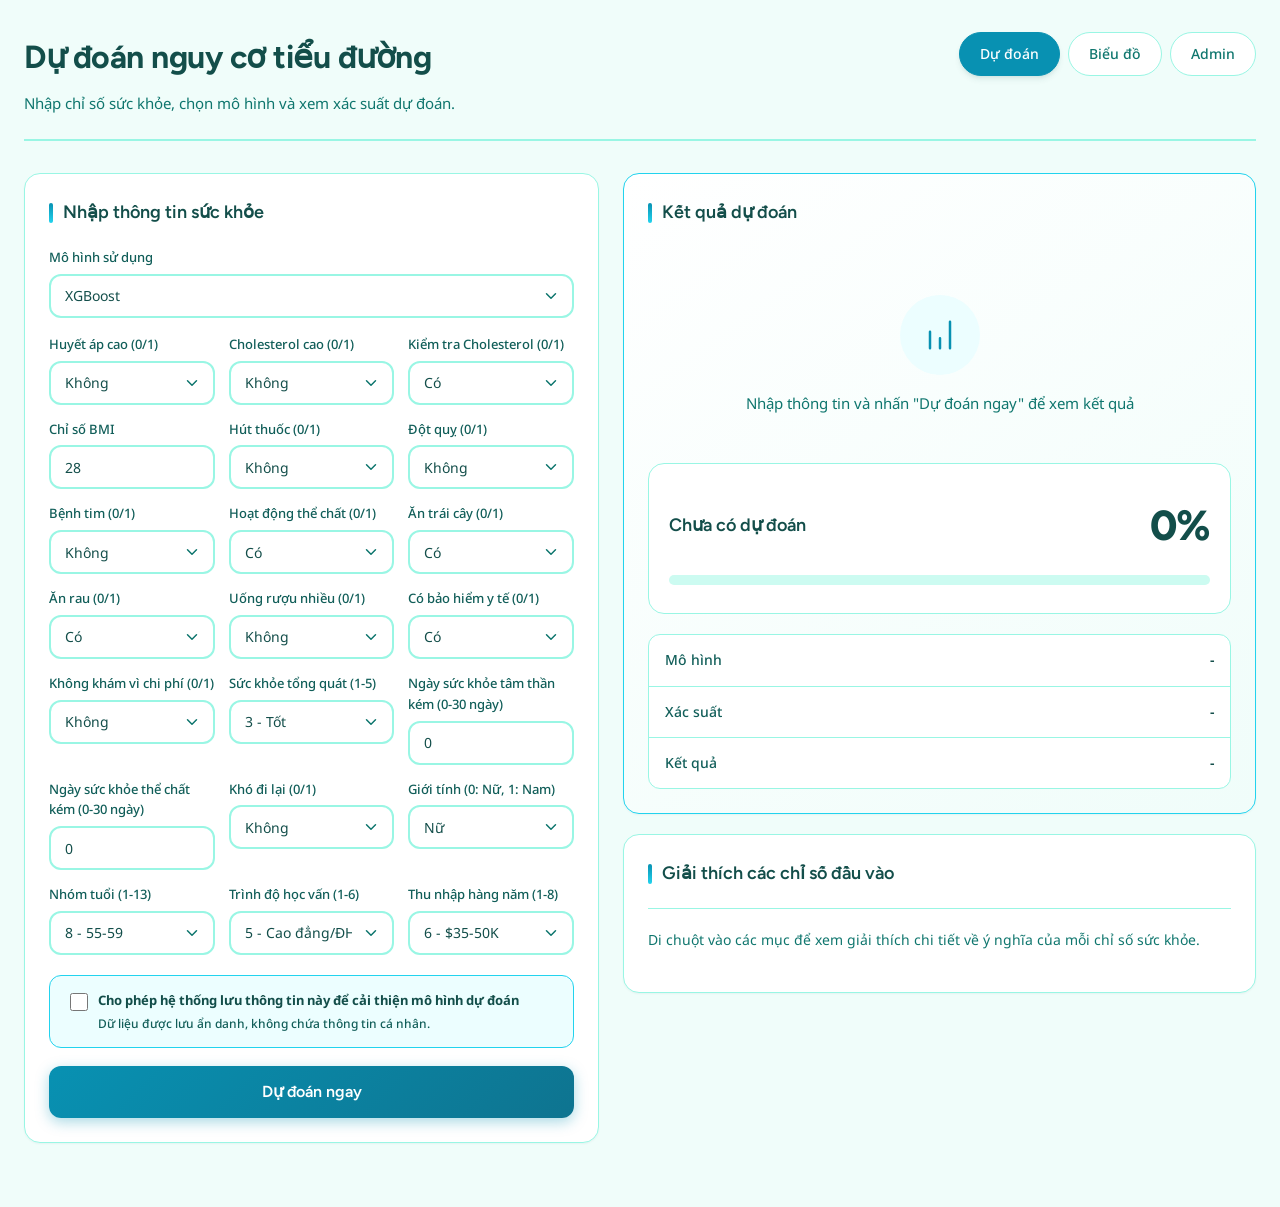
==== frontend/index.html @ c742b0fd "init clean project" ====
<!doctype html>
<html lang="vi">
  <head>
    <meta charset="UTF-8" />
    <meta name="viewport" content="width=device-width, initial-scale=1.0" />
    <title>Dự đoán nguy cơ tiểu đường</title>
    <link rel="stylesheet" href="styles.css" />
  </head>
  <body>
    <main class="app-shell">
      <header class="app-header">
        <div>
          <h1>Dự đoán nguy cơ tiểu đường</h1>
          <p>Nhập chỉ số sức khỏe, chọn mô hình và xem xác suất dự đoán.</p>
        </div>
        <nav class="page-nav">
          <a href="index.html" class="nav-link active">Dự đoán</a>
          <a href="charts.html" class="nav-link">Biểu đồ</a>
          <a href="admin.html" class="nav-link">Admin</a>
        </nav>
      </header>

      <section class="main-workspace">
        <form id="predictionForm" class="panel form-panel">
          <div class="section-title">
            <h2>Nhập thông tin sức khỏe</h2>
          </div>

          <label class="full-row">
            Mô hình sử dụng
            <select name="model" id="modelSelect">
              <option value="xgboost">XGBoost</option>
              <option value="random_forest">Rừng ngẫu nhiên</option>
              <option value="logistic_regression">Hồi quy logistic</option>
            </select>
          </label>

          <div id="featureFields" class="feature-grid"></div>

          <label class="consent-box">
            <input type="checkbox" name="allow_save" />
            <span>
              <strong>Cho phép hệ thống lưu thông tin này để cải thiện mô hình dự đoán</strong>
              <small>Dữ liệu được lưu ẩn danh, không chứa thông tin cá nhân.</small>
            </span>
          </label>

          <button type="submit" class="primary-button">Dự đoán ngay</button>
          <p id="formError" class="error-message" hidden></p>
        </form>

        <div class="results-column">
          <section class="panel result-panel">
            <div class="section-title">
              <h2>Kết quả dự đoán</h2>
            </div>

            <div id="resultEmpty" class="empty-state">
              <div class="empty-icon">
                <svg xmlns="http://www.w3.org/2000/svg" viewBox="0 0 24 24" fill="none" stroke="currentColor" stroke-width="1.5" stroke-linecap="round" stroke-linejoin="round"><path d="M12 20v-6M6 20V10M18 20V4"/></svg>
              </div>
              <p>Nhập thông tin và nhấn "Dự đoán ngay" để xem kết quả</p>
            </div>

            <div id="resultContent" class="result-content" hidden>
              <div class="result-main">
                <div class="result-risk" id="resultRisk">
                  <span id="predictionLabel">Chưa có dự đoán</span>
                  <strong id="probabilityText">0%</strong>
                </div>

                <div class="probability-track">
                  <div id="probabilityBar" class="probability-bar"></div>
                </div>
              </div>

              <div class="result-info">
                <div class="info-row">
                  <span class="info-label">Mô hình</span>
                  <span class="info-value" id="selectedModelText">-</span>
                </div>
                <div class="info-row">
                  <span class="info-label">Xác suất</span>
                  <span class="info-value" id="probabilityValue">-</span>
                </div>
                <div class="info-row">
                  <span class="info-label">Kết quả</span>
                  <span class="info-value" id="labelValue">-</span>
                </div>
              </div>
            </div>
          </section>

          <section class="panel metrics-panel">
            <div class="section-title">
              <h2>Giải thích các chỉ số đầu vào</h2>
            </div>

            <div class="feature-explanation">
              <p class="feature-intro">Di chuột vào các mục để xem giải thích chi tiết về ý nghĩa của mỗi chỉ số sức khỏe.</p>
              <div class="feature-cards" id="featureCards"></div>
            </div>
          </section>
        </div>
      </section>
    </main>

    <script src="app.js"></script>
  </body>
</html>
---- frontend/styles.css ----
/* ========================================
   Diabetes Mining - Healthcare Design System
   Colors: Medical Teal + Health Green
   Font: Figtree + Noto Sans
   ======================================== */

@import url('https://fonts.googleapis.com/css2?family=Figtree:wght@300;400;500;600;700&family=Noto+Sans:wght@300;400;500;700&display=swap');

:root {
  color-scheme: light;
  
  /* Medical Teal Palette */
  --primary: #0891B2;
  --primary-dark: #0E7490;
  --primary-light: #22D3EE;
  --primary-bg: #ECFEFF;
  
  /* Health Green Palette */
  --success: #22C55E;
  --success-dark: #16A34A;
  --success-bg: #F0FDF4;
  
  /* Alert Colors */
  --danger: #DC2626;
  --danger-bg: #FEF2F2;
  --warning: #F59E0B;
  --warning-bg: #FFFBEB;
  --info: #0891B2;
  --info-bg: #ECFEFF;
  
  /* Backgrounds & Surfaces */
  --bg: #F0FDFA;
  --bg-alt: #CCFBF1;
  --panel: #FFFFFF;
  --panel-elevated: #FFFFFF;
  
  /* Text */
  --text: #134E4A;
  --text-secondary: #0F766E;
  --muted: #5EEAD4;
  --muted-dark: #115E59;
  
  /* Borders */
  --border: #99F6E4;
  --border-dark: #5EEAD4;
  
  /* Shadows */
  --shadow-sm: 0 1px 2px rgba(19, 78, 74, 0.05);
  --shadow: 0 4px 6px -1px rgba(19, 78, 74, 0.1), 0 2px 4px -2px rgba(19, 78, 74, 0.1);
  --shadow-lg: 0 10px 15px -3px rgba(19, 78, 74, 0.1), 0 4px 6px -4px rgba(19, 78, 74, 0.1);
  
  /* Typography */
  --font-heading: 'Figtree', sans-serif;
  --font-body: 'Noto Sans', sans-serif;
  
  /* Spacing */
  --radius-sm: 6px;
  --radius: 12px;
  --radius-lg: 16px;
  --radius-full: 9999px;
  
  /* Transitions */
  --transition-fast: 150ms ease;
  --transition: 200ms ease;
  --transition-slow: 300ms ease;
}

* {
  box-sizing: border-box;
}

body {
  margin: 0;
  font-family: var(--font-body);
  background: var(--bg);
  color: var(--text);
  line-height: 1.6;
  -webkit-font-smoothing: antialiased;
  -moz-osx-font-smoothing: grayscale;
}

/* ========================================
   Layout - App Shell
   ======================================== */

.app-shell {
  width: min(1400px, calc(100% - 48px));
  margin: 0 auto;
  padding: 32px 0 64px;
}

/* ========================================
   Header
   ======================================== */

.app-header {
  display: flex;
  justify-content: space-between;
  align-items: flex-start;
  gap: 24px;
  margin-bottom: 32px;
  padding-bottom: 24px;
  border-bottom: 2px solid var(--border);
}

.app-header h1 {
  margin: 0 0 8px;
  font-family: var(--font-heading);
  font-size: 32px;
  font-weight: 700;
  color: var(--text);
  letter-spacing: -0.5px;
}

.app-header p {
  margin: 0;
  color: var(--text-secondary);
  font-size: 15px;
}

/* API Status Badge */
.api-status {
  display: inline-flex;
  align-items: center;
  gap: 8px;
  padding: 10px 16px;
  background: var(--panel);
  border: 1px solid var(--border);
  border-radius: var(--radius-full);
  font-size: 13px;
  font-weight: 500;
  color: var(--muted-dark);
  white-space: nowrap;
  transition: var(--transition);
}

.api-status::before {
  content: '';
  width: 8px;
  height: 8px;
  border-radius: 50%;
  background: var(--muted);
  transition: var(--transition);
}

.api-status.ok {
  color: var(--success-dark);
}

.api-status.ok::before {
  background: var(--success);
  box-shadow: 0 0 0 3px rgba(34, 197, 94, 0.2);
}

.api-status.error {
  color: var(--danger);
}

.api-status.error::before {
  background: var(--danger);
}

/* Navigation */
.page-nav {
  display: flex;
  gap: 8px;
}

.nav-link {
  display: inline-flex;
  align-items: center;
  gap: 6px;
  padding: 10px 20px;
  border-radius: var(--radius-full);
  text-decoration: none;
  font-size: 14px;
  font-weight: 500;
  color: var(--text-secondary);
  background: var(--panel);
  border: 1px solid var(--border);
  transition: var(--transition);
  cursor: pointer;
}

.nav-link:hover {
  border-color: var(--primary);
  color: var(--primary);
  box-shadow: var(--shadow-sm);
}

.nav-link.active {
  background: var(--primary);
  color: white;
  border-color: var(--primary);
  box-shadow: var(--shadow);
}

.nav-link.active:hover {
  background: var(--primary-dark);
}

/* ========================================
   Main Workspace Layout
   ======================================== */

.main-workspace {
  display: grid;
  grid-template-columns: minmax(0, 1fr) minmax(400px, 1.1fr);
  gap: 24px;
  align-items: start;
}

.results-column {
  display: flex;
  flex-direction: column;
  gap: 20px;
}

/* ========================================
   Panel Component
   ======================================== */

.panel {
  background: var(--panel);
  border: 1px solid var(--border);
  border-radius: var(--radius-lg);
  padding: 24px;
  box-shadow: var(--shadow-sm);
  transition: var(--transition);
}

.panel:hover {
  box-shadow: var(--shadow);
}

.section-title {
  margin-bottom: 20px;
}

.section-title h2 {
  margin: 0;
  font-family: var(--font-heading);
  font-size: 18px;
  font-weight: 600;
  color: var(--text);
  display: flex;
  align-items: center;
  gap: 10px;
}

.section-title h2::before {
  content: '';
  width: 4px;
  height: 20px;
  background: linear-gradient(180deg, var(--primary) 0%, var(--primary-light) 100%);
  border-radius: 2px;
}

/* ========================================
   Form Panel (Sticky)
   ======================================== */

.form-panel {
  position: sticky;
  top: 32px;
}

.feature-grid {
  display: grid;
  grid-template-columns: repeat(3, minmax(0, 1fr));
  gap: 14px;
  margin-bottom: 20px;
}

.full-row {
  margin-bottom: 16px;
}

label {
  display: flex;
  flex-direction: column;
  gap: 6px;
  font-size: 13px;
  font-weight: 500;
  color: var(--muted-dark);
}

input,
select {
  width: 100%;
  min-height: 44px;
  padding: 0 14px;
  border: 2px solid var(--border);
  border-radius: var(--radius);
  font-family: var(--font-body);
  font-size: 14px;
  background: var(--panel);
  color: var(--text);
  transition: var(--transition);
}

input:hover,
select:hover {
  border-color: var(--border-dark);
}

input:focus,
select:focus {
  outline: none;
  border-color: var(--primary);
  box-shadow: 0 0 0 4px rgba(8, 145, 178, 0.15);
}

input::placeholder {
  color: var(--muted-dark);
  font-size: 12px;
  opacity: 0.7;
}

.consent-box {
  display: grid;
  grid-template-columns: 20px minmax(0, 1fr);
  align-items: flex-start;
  gap: 12px;
  padding: 14px 16px;
  margin-bottom: 18px;
  background: var(--primary-bg);
  border: 1px solid var(--primary-light);
  border-radius: var(--radius);
  color: var(--text);
}

.consent-box input {
  width: 18px;
  min-height: 18px;
  height: 18px;
  margin-top: 3px;
  accent-color: var(--primary);
}

.consent-box strong,
.consent-box small {
  display: block;
}

.consent-box strong {
  font-size: 13px;
  color: var(--text);
}

.consent-box small {
  margin-top: 3px;
  font-size: 12px;
  color: var(--muted-dark);
}

select {
  cursor: pointer;
  appearance: none;
  background-image: url("data:image/svg+xml,%3Csvg xmlns='http://www.w3.org/2000/svg' width='24' height='24' viewBox='0 0 24 24' fill='none' stroke='%230F766E' stroke-width='2' stroke-linecap='round' stroke-linejoin='round'%3E%3Cpolyline points='6 9 12 15 18 9'%3E%3C/polyline%3E%3C/svg%3E");
  background-repeat: no-repeat;
  background-position: right 12px center;
  background-size: 18px;
  padding-right: 40px;
}

/* ========================================
   Primary Button
   ======================================== */

.primary-button {
  width: 100%;
  min-height: 52px;
  border: 0;
  border-radius: var(--radius);
  background: linear-gradient(135deg, var(--primary) 0%, var(--primary-dark) 100%);
  color: white;
  font-family: var(--font-heading);
  font-size: 16px;
  font-weight: 600;
  cursor: pointer;
  transition: var(--transition);
  box-shadow: 0 4px 14px rgba(8, 145, 178, 0.35);
}

.primary-button:hover {
  transform: translateY(-2px);
  box-shadow: 0 6px 20px rgba(8, 145, 178, 0.4);
}

.primary-button:active {
  transform: translateY(0);
}

.primary-button:disabled {
  opacity: 0.6;
  cursor: wait;
  transform: none;
}

.error-message {
  margin: 12px 0 0;
  padding: 12px 16px;
  background: var(--danger-bg);
  border: 1px solid #FECACA;
  border-radius: var(--radius);
  color: var(--danger);
  font-size: 14px;
}

/* ========================================
   Empty State
   ======================================== */

.empty-state {
  text-align: center;
  padding: 48px 24px;
  color: var(--muted-dark);
}

.empty-icon {
  width: 80px;
  height: 80px;
  margin: 0 auto 16px;
  display: flex;
  align-items: center;
  justify-content: center;
  background: var(--primary-bg);
  border-radius: 50%;
}

.empty-icon svg {
  width: 40px;
  height: 40px;
  stroke: var(--primary);
}

.empty-state p {
  margin: 0;
  font-size: 15px;
  color: var(--text-secondary);
}

/* ========================================
   Result Panel
   ======================================== */

.result-panel {
  background: linear-gradient(145deg, var(--panel) 0%, var(--bg) 100%);
  border-color: var(--primary-light);
}

.result-content {
  display: flex;
  flex-direction: column;
  gap: 20px;
}

.result-main {
  text-align: center;
  padding: 28px 20px;
  background: var(--panel);
  border-radius: var(--radius-lg);
  border: 1px solid var(--border);
}

.result-risk {
  display: flex;
  justify-content: space-between;
  align-items: center;
  margin-bottom: 16px;
}

#predictionLabel {
  font-family: var(--font-heading);
  font-size: 18px;
  font-weight: 600;
  color: var(--text);
}

#probabilityText {
  font-family: var(--font-heading);
  font-size: 42px;
  font-weight: 800;
  color: var(--text);
  letter-spacing: -1px;
}

.probability-track {
  height: 10px;
  overflow: hidden;
  border-radius: var(--radius-full);
  background: var(--bg-alt);
}

.probability-bar {
  width: 0%;
  height: 100%;
  background: linear-gradient(90deg, var(--success) 0%, var(--success-dark) 100%);
  transition: width var(--transition-slow), background var(--transition-slow);
  border-radius: var(--radius-full);
}

.probability-bar.medium {
  background: linear-gradient(90deg, var(--warning) 0%, #D97706 100%);
}

.probability-bar.high {
  background: linear-gradient(90deg, var(--danger) 0%, #B91C1C 100%);
}

.result-info {
  display: flex;
  flex-direction: column;
  gap: 0;
  background: var(--panel);
  border-radius: var(--radius);
  border: 1px solid var(--border);
  overflow: hidden;
}

.info-row {
  display: flex;
  justify-content: space-between;
  padding: 14px 16px;
  border-bottom: 1px solid var(--border);
  transition: var(--transition);
}

.info-row:last-child {
  border-bottom: none;
}

.info-row:hover {
  background: var(--bg);
}

.info-label {
  color: var(--muted-dark);
  font-size: 14px;
  font-weight: 500;
}

.info-value {
  font-weight: 600;
  font-size: 14px;
  color: var(--text);
}

/* ========================================
   Metrics Panel
   ======================================== */

.metrics-panel {
  background: var(--panel);
}

.feature-explanation {
  border-top: 1px solid var(--border);
  padding-top: 20px;
}

.feature-intro {
  font-size: 14px;
  color: var(--text-secondary);
  margin: 0 0 16px;
}

.feature-cards {
  display: grid;
  grid-template-columns: repeat(2, 1fr);
  gap: 10px;
  max-height: 400px;
  overflow-y: auto;
  padding-right: 8px;
}

.feature-cards::-webkit-scrollbar {
  width: 6px;
}

.feature-cards::-webkit-scrollbar-track {
  background: var(--bg);
  border-radius: 3px;
}

.feature-cards::-webkit-scrollbar-thumb {
  background: var(--border-dark);
  border-radius: 3px;
}

.feature-card {
  padding: 14px;
  background: var(--bg);
  border-radius: var(--radius);
  border: 1px solid transparent;
  cursor: pointer;
  transition: var(--transition);
}

.feature-card:hover {
  background: var(--primary-bg);
  border-color: var(--primary-light);
  transform: translateX(4px);
}

.feature-card.expanded {
  background: var(--primary-bg);
  border-color: var(--primary);
  grid-column: 1 / -1;
}

.feature-card-title {
  font-weight: 600;
  font-size: 13px;
  color: var(--text);
  margin-bottom: 4px;
  display: flex;
  align-items: center;
  gap: 6px;
}

.feature-card-title::before {
  content: '';
  width: 6px;
  height: 6px;
  background: var(--primary);
  border-radius: 50%;
}

.feature-card-brief {
  color: var(--muted-dark);
  font-size: 12px;
  line-height: 1.5;
}

.feature-card-detail {
  display: none;
  margin-top: 12px;
  padding-top: 12px;
  border-top: 1px dashed var(--border-dark);
  font-size: 13px;
  color: var(--text-secondary);
  line-height: 1.6;
}

.feature-card.expanded .feature-card-detail {
  display: block;
}

.feature-card-tip {
  margin-top: 12px;
  padding: 10px 12px;
  background: var(--success-bg);
  border-radius: var(--radius-sm);
  color: var(--success-dark);
  font-size: 12px;
  display: flex;
  align-items: flex-start;
  gap: 8px;
}

.feature-card-tip svg {
  flex-shrink: 0;
  width: 16px;
  height: 16px;
  margin-top: 2px;
  stroke: var(--success-dark);
}

.feature-card-tip strong {
  color: var(--success);
}

.feature-card-tip span {
  color: var(--text-secondary);
}

/* ========================================
   Upload Page
   ======================================== */

.upload-workspace {
  display: grid;
  grid-template-columns: 1fr 1fr;
  gap: 24px;
}

.upload-panel {
  display: flex;
  flex-direction: column;
  gap: 20px;
}

.upload-area {
  display: flex;
  flex-direction: column;
  align-items: center;
  justify-content: center;
  gap: 12px;
  padding: 48px 24px;
  border: 2px dashed var(--border);
  border-radius: var(--radius-lg);
  cursor: pointer;
  transition: var(--transition);
  text-align: center;
  background: var(--bg);
}

.upload-area:hover,
.upload-area.drag-over {
  border-color: var(--primary);
  background: var(--primary-bg);
  border-style: solid;
}

.upload-area input {
  display: none;
}

.upload-icon {
  width: 64px;
  height: 64px;
  display: flex;
  align-items: center;
  justify-content: center;
  background: var(--primary-bg);
  border-radius: 50%;
  transition: var(--transition);
}

.upload-icon svg {
  width: 32px;
  height: 32px;
  stroke: var(--primary);
}

.upload-area:hover .upload-icon {
  background: var(--primary);
}

.upload-area:hover .upload-icon svg {
  stroke: white;
}

.upload-text {
  font-family: var(--font-heading);
  font-size: 16px;
  font-weight: 600;
  color: var(--text);
}

.upload-hint {
  font-size: 13px;
  color: var(--muted-dark);
}

.file-info {
  display: flex;
  align-items: center;
  gap: 16px;
  padding: 14px 16px;
  background: var(--primary-bg);
  border-radius: var(--radius);
  border: 1px solid var(--primary-light);
  font-size: 14px;
}

.file-info svg {
  width: 20px;
  height: 20px;
  stroke: var(--primary);
}

.file-info span:first-child {
  font-weight: 600;
  color: var(--primary-dark);
}

.success-message {
  padding: 14px 16px;
  background: var(--success-bg);
  border: 1px solid #BBF7D0;
  border-radius: var(--radius);
  color: var(--success-dark);
  font-size: 14px;
  font-weight: 500;
}

/* Summary Grid */
.summary-grid {
  display: grid;
  grid-template-columns: repeat(2, 1fr);
  gap: 12px;
}

.summary-card {
  padding: 20px 16px;
  background: var(--bg);
  border-radius: var(--radius);
  text-align: center;
  border: 1px solid var(--border);
}

.summary-value {
  display: block;
  font-family: var(--font-heading);
  font-size: 36px;
  font-weight: 700;
  color: var(--text);
  letter-spacing: -1px;
}

.summary-label {
  display: block;
  font-size: 13px;
  color: var(--muted-dark);
  margin-top: 4px;
}

.summary-card.danger {
  background: var(--danger-bg);
  border-color: #FECACA;
}

.summary-card.danger .summary-value {
  color: var(--danger);
}

.summary-card.success {
  background: var(--success-bg);
  border-color: #BBF7D0;
}

.summary-card.success .summary-value {
  color: var(--success);
}

.download-button {
  display: flex;
  align-items: center;
  justify-content: center;
  gap: 10px;
  padding: 16px;
  background: linear-gradient(135deg, var(--primary) 0%, var(--primary-dark) 100%);
  color: white;
  text-decoration: none;
  border-radius: var(--radius);
  font-family: var(--font-heading);
  font-size: 15px;
  font-weight: 600;
  transition: var(--transition);
  box-shadow: 0 4px 14px rgba(8, 145, 178, 0.3);
  cursor: pointer;
}

.download-button:hover {
  transform: translateY(-2px);
  box-shadow: 0 6px 20px rgba(8, 145, 178, 0.4);
}

.download-button svg {
  width: 20px;
  height: 20px;
}

/* Mode Tabs */
.mode-tabs {
  display: flex;
  gap: 12px;
  margin-bottom: 4px;
}

.mode-tab {
  flex: 1;
  display: flex;
  align-items: center;
  justify-content: center;
  gap: 10px;
  padding: 14px 20px;
  border: 2px solid var(--border);
  background: var(--panel);
  border-radius: var(--radius);
  cursor: pointer;
  transition: var(--transition);
  font-family: var(--font-heading);
  font-size: 14px;
  font-weight: 600;
  color: var(--text-secondary);
}

.mode-tab:hover {
  border-color: var(--primary-light);
  color: var(--primary);
}

.mode-tab.active {
  border-color: var(--primary);
  background: var(--primary);
  color: white;
  box-shadow: var(--shadow);
}

.mode-icon {
  width: 24px;
  height: 24px;
  display: flex;
  align-items: center;
  justify-content: center;
}

.mode-icon svg {
  width: 20px;
  height: 20px;
}

.mode-tab.active .mode-icon svg {
  stroke: white;
}

.mode-form {
  display: none;
  flex-direction: column;
  gap: 16px;
}

.mode-form.active {
  display: flex;
}

/* Retrain Info */
.retrain-info {
  padding: 16px 20px;
  background: var(--warning-bg);
  border: 1px solid #FDE68A;
  border-radius: var(--radius);
  font-size: 14px;
}

.retrain-info h3 {
  margin: 0 0 12px;
  font-family: var(--font-heading);
  font-size: 15px;
  color: #92400E;
  display: flex;
  align-items: center;
  gap: 8px;
}

.retrain-info h3 svg {
  width: 18px;
  height: 18px;
  stroke: #D97706;
}

.retrain-info ul {
  margin: 0;
  padding-left: 20px;
  color: #78350F;
}

.retrain-info li {
  margin-bottom: 8px;
}

.retrain-info li:last-child {
  margin-bottom: 0;
}

.retrain-info strong {
  color: #B45309;
}

.primary-warning {
  background: linear-gradient(135deg, var(--warning) 0%, #D97706 100%);
  box-shadow: 0 4px 14px rgba(245, 158, 11, 0.35);
}

.primary-warning:hover {
  box-shadow: 0 6px 20px rgba(245, 158, 11, 0.45);
}

/* Progress Steps */
.retrain-progress {
  margin-bottom: 20px;
}

.progress-step {
  display: flex;
  align-items: center;
  gap: 16px;
  padding: 14px 0;
  border-bottom: 1px solid var(--border);
}

.progress-step:last-child {
  border-bottom: none;
}

.step-icon {
  width: 32px;
  height: 32px;
  border-radius: 50%;
  background: var(--bg);
  border: 2px solid var(--border);
  display: flex;
  align-items: center;
  justify-content: center;
  font-family: var(--font-heading);
  font-size: 14px;
  font-weight: 600;
  color: var(--muted-dark);
  transition: var(--transition);
}

.step-icon svg {
  width: 16px;
  height: 16px;
}

.progress-step.completed .step-icon {
  background: var(--success);
  border-color: var(--success);
  color: white;
}

.progress-step.active .step-icon {
  background: var(--primary);
  border-color: var(--primary);
  color: white;
  animation: pulse 1.5s infinite;
}

@keyframes pulse {
  0%, 100% { box-shadow: 0 0 0 0 rgba(8, 145, 178, 0.4); }
  50% { box-shadow: 0 0 0 8px rgba(8, 145, 178, 0); }
}

.step-text {
  font-size: 14px;
  color: var(--muted-dark);
  font-weight: 500;
}

.progress-step.completed .step-text,
.progress-step.active .step-text {
  color: var(--text);
  font-weight: 600;
}

/* Retrain Status Card */
.retrain-status-card {
  padding: 24px;
  border-radius: var(--radius);
  text-align: center;
  margin-bottom: 20px;
}

.retrain-status-card.success {
  background: var(--success-bg);
  border: 1px solid #BBF7D0;
}

.retrain-status-card.keep-old {
  background: var(--warning-bg);
  border: 1px solid #FDE68A;
}

.retrain-status-card.error {
  background: var(--danger-bg);
  border: 1px solid #FECACA;
}

.retrain-status-card h3 {
  margin: 0 0 8px;
  font-family: var(--font-heading);
  font-size: 18px;
}

.retrain-status-card.success h3 { color: var(--success-dark); }
.retrain-status-card.keep-old h3 { color: #D97706; }
.retrain-status-card.error h3 { color: var(--danger); }

.retrain-status-card p {
  margin: 0;
  font-size: 14px;
  color: var(--text-secondary);
}

/* Format Panel */
.format-panel {
  margin-top: 24px;
}

.columns-grid {
  display: grid;
  grid-template-columns: repeat(3, 1fr);
  gap: 16px;
  margin-top: 16px;
}

.column-group {
  padding: 16px;
  background: var(--bg);
  border-radius: var(--radius);
  border: 1px solid var(--border);
}

.column-group h3 {
  margin: 0 0 10px;
  font-family: var(--font-heading);
  font-size: 14px;
  color: var(--primary);
  display: flex;
  align-items: center;
  gap: 6px;
}

.column-group h3::before {
  content: '';
  width: 8px;
  height: 8px;
  background: var(--primary);
  border-radius: 2px;
}

.column-group code {
  display: block;
  font-family: 'Monaco', 'Consolas', monospace;
  font-size: 11px;
  padding: 12px;
  background: var(--panel);
  border-radius: var(--radius-sm);
  word-break: break-all;
  color: var(--text-secondary);
  line-height: 1.6;
}

.format-note {
  margin-top: 16px;
  padding: 14px 16px;
  background: var(--info-bg);
  border-radius: var(--radius);
  border: 1px solid var(--primary-light);
  font-size: 14px;
  color: var(--text-secondary);
}

.format-note strong {
  color: var(--primary-dark);
}

/* ========================================
   Charts Page
   ======================================== */

.comparison-panel {
  margin-top: 24px;
}

.tabs,
.segmented {
  display: flex;
  gap: 8px;
  margin-bottom: 20px;
  flex-wrap: wrap;
}

.tab-button,
.segment-button {
  padding: 10px 20px;
  border: 2px solid var(--border);
  background: var(--panel);
  border-radius: var(--radius-full);
  cursor: pointer;
  transition: var(--transition);
  font-family: var(--font-heading);
  font-size: 14px;
  font-weight: 500;
  color: var(--text-secondary);
}

.tab-button:hover,
.segment-button:hover {
  border-color: var(--primary-light);
  color: var(--primary);
}

.tab-button.active,
.segment-button.active {
  border-color: var(--primary);
  background: var(--primary);
  color: white;
  font-weight: 600;
  box-shadow: var(--shadow);
}

.tab-content {
  display: none;
}

.tab-content.active {
  display: block;
}

.chart-wrap {
  height: 400px;
  margin-bottom: 20px;
  padding: 20px;
  background: var(--panel);
  border-radius: var(--radius);
  border: 1px solid var(--border);
}

.table-wrap {
  overflow-x: auto;
  background: var(--panel);
  border-radius: var(--radius);
  border: 1px solid var(--border);
}

table {
  width: 100%;
  border-collapse: collapse;
}

th,
td {
  border-bottom: 1px solid var(--border);
  padding: 14px 16px;
  text-align: left;
  white-space: nowrap;
}

th {
  background: var(--bg);
  font-family: var(--font-heading);
  font-size: 13px;
  font-weight: 600;
  color: var(--text);
  text-transform: uppercase;
  letter-spacing: 0.5px;
}

td {
  font-size: 14px;
  color: var(--text-secondary);
}

tr:hover td {
  background: var(--bg);
}

.matrix-grid {
  display: grid;
  grid-template-columns: repeat(3, 1fr);
  gap: 16px;
}

.matrix-card {
  padding: 20px;
  background: var(--panel);
  border-radius: var(--radius);
  border: 1px solid var(--border);
}

.matrix-card h3 {
  margin: 0 0 16px;
  font-family: var(--font-heading);
  font-size: 16px;
  color: var(--text);
  display: flex;
  align-items: center;
  gap: 8px;
}

.matrix-card h3::before {
  content: '';
  width: 10px;
  height: 10px;
  border-radius: 50%;
  background: var(--primary);
}

.confusion-grid {
  display: grid;
  grid-template-columns: repeat(2, 1fr);
  gap: 10px;
}

.confusion-grid > div {
  padding: 14px;
  background: var(--bg);
  border-radius: var(--radius);
  border: 1px solid var(--border);
  text-align: center;
}

.confusion-grid span {
  display: block;
  color: var(--muted-dark);
  font-size: 12px;
  margin-bottom: 4px;
}

.confusion-grid strong {
  font-family: var(--font-heading);
  font-size: 20px;
  color: var(--text);
}

/* Comparison Table */
.comparison-table {
  width: 100%;
  font-size: 14px;
  background: var(--panel);
  border-radius: var(--radius);
  overflow: hidden;
  border: 1px solid var(--border);
}

.comparison-table th,
.comparison-table td {
  padding: 12px 16px;
  text-align: center;
}

.comparison-table th {
  background: var(--bg);
  font-weight: 600;
  color: var(--text);
}

.comparison-table td:first-child {
  text-align: left;
  font-weight: 600;
  color: var(--text);
  background: var(--bg);
}

.improved {
  color: var(--success);
  font-weight: 700;
}

.declined {
  color: var(--danger);
}

.slightly-improved {
  color: var(--success-dark);
  font-weight: 700;
}

/* ========================================
   Admin Page
   ======================================== */

.admin-shell {
  width: min(1500px, calc(100% - 48px));
}

.header-actions {
  display: flex;
  align-items: center;
  gap: 16px;
  flex-wrap: wrap;
  justify-content: flex-end;
}

.admin-grid {
  display: grid;
  grid-template-columns: repeat(2, minmax(0, 1fr));
  gap: 24px;
  margin-bottom: 24px;
}

.metrics-overview {
  grid-template-columns: repeat(4, minmax(0, 1fr));
}

.summary-value.compact {
  font-size: 22px;
  line-height: 1.2;
  min-height: 44px;
  display: flex;
  align-items: center;
  justify-content: center;
}

.admin-chart {
  height: 320px;
  margin-bottom: 0;
}

.class-split {
  display: grid;
  gap: 18px;
}

.class-label {
  display: block;
  color: var(--muted-dark);
  font-size: 13px;
  font-weight: 600;
  margin-bottom: 6px;
}

.class-split strong {
  display: block;
  font-family: var(--font-heading);
  font-size: 28px;
  color: var(--text);
  margin-bottom: 8px;
}

.class-bar {
  height: 12px;
  border-radius: var(--radius-full);
  background: var(--bg-alt);
  overflow: hidden;
}

.class-bar span {
  display: block;
  height: 100%;
  width: 0;
  background: linear-gradient(90deg, var(--primary), var(--success));
  border-radius: var(--radius-full);
  transition: width var(--transition-slow);
}

.muted-note {
  margin: 14px 0 0;
  font-size: 13px;
  color: var(--muted-dark);
}

.condition-list {
  display: grid;
  gap: 10px;
  margin-bottom: 18px;
}

.condition-item {
  display: flex;
  align-items: flex-start;
  gap: 12px;
  padding: 14px;
  border-radius: var(--radius);
  border: 1px solid var(--border);
  background: var(--bg);
}

.condition-item > span {
  width: 26px;
  height: 26px;
  border-radius: 50%;
  display: flex;
  align-items: center;
  justify-content: center;
  font-weight: 800;
  flex-shrink: 0;
}

.condition-item.ok > span {
  background: var(--success);
  color: white;
}

.condition-item.warn > span {
  background: var(--warning);
  color: white;
}

.condition-item strong,
.condition-item small {
  display: block;
}

.condition-item strong {
  color: var(--text);
  font-size: 14px;
}

.condition-item small {
  color: var(--muted-dark);
  font-size: 12px;
  margin-top: 2px;
}

.admin-progress {
  margin-top: 20px;
}

.model-comparison-list {
  display: grid;
  gap: 22px;
}

.model-comparison h3 {
  margin: 0 0 10px;
  font-family: var(--font-heading);
  font-size: 17px;
  color: var(--text);
}

.decision-summary {
  margin-top: 22px;
  padding: 16px 18px;
  border-radius: var(--radius);
  border: 1px solid var(--border);
  background: var(--bg);
}

.decision-summary.success {
  background: var(--success-bg);
  border-color: #BBF7D0;
}

.decision-summary.warning {
  background: var(--warning-bg);
  border-color: #FDE68A;
}

.decision-summary p {
  margin: 0 0 8px;
  font-size: 14px;
  color: var(--text-secondary);
}

.decision-summary p:last-child {
  margin-bottom: 0;
}

.decision-actions {
  display: grid;
  grid-template-columns: minmax(0, 1fr) minmax(0, 1fr);
  gap: 14px;
  margin-top: 18px;
}

.secondary-button {
  width: 100%;
  min-height: 52px;
  border: 2px solid var(--border);
  border-radius: var(--radius);
  background: var(--panel);
  color: var(--text-secondary);
  font-family: var(--font-heading);
  font-size: 16px;
  font-weight: 600;
  cursor: pointer;
  transition: var(--transition);
}

.secondary-button:hover {
  border-color: var(--primary);
  color: var(--primary);
  box-shadow: var(--shadow-sm);
}

.secondary-button:disabled {
  opacity: 0.6;
  cursor: wait;
}

/* ========================================
   Responsive Design
   ======================================== */

@media (max-width: 1200px) {
  .main-workspace {
    grid-template-columns: 1fr;
  }

  .metrics-overview {
    grid-template-columns: repeat(2, minmax(0, 1fr));
  }
  
  .form-panel {
    position: static;
  }
  
  .results-column {
    display: grid;
    grid-template-columns: 1fr 1fr;
  }
}

@media (max-width: 900px) {
  .admin-grid {
    grid-template-columns: 1fr;
  }

  .upload-workspace {
    grid-template-columns: 1fr;
  }
  
  .feature-grid {
    grid-template-columns: repeat(2, 1fr);
  }
  
  .results-column {
    grid-template-columns: 1fr;
  }
  
  .columns-grid {
    grid-template-columns: 1fr;
  }
  
  .matrix-grid {
    grid-template-columns: 1fr;
  }
  
  .feature-cards {
    grid-template-columns: 1fr;
  }
}

@media (max-width: 620px) {
  .app-shell {
    width: calc(100% - 32px);
    padding: 20px 0 48px;
  }
  
  .app-header {
    flex-direction: column;
    gap: 16px;
  }
  
  .app-header h1 {
    font-size: 24px;
  }
  
  .page-nav {
    width: 100%;
    justify-content: center;
  }
  
  .nav-link {
    padding: 8px 14px;
    font-size: 13px;
  }
  
  .feature-grid {
    grid-template-columns: 1fr;
  }
  
  .chart-wrap {
    height: 300px;
    padding: 12px;
  }
  
  .mode-tabs {
    flex-direction: column;
  }
  
  .mode-tab {
    justify-content: flex-start;
  }
  
  .summary-grid {
    grid-template-columns: 1fr;
  }

  .metrics-overview {
    grid-template-columns: 1fr;
  }

  .decision-actions {
    grid-template-columns: 1fr;
  }
  
  .summary-value {
    font-size: 28px;
  }
}

/* ========================================
   Accessibility
   ======================================== */

@media (prefers-reduced-motion: reduce) {
  *,
  *::before,
  *::after {
    animation-duration: 0.01ms !important;
    animation-iteration-count: 1 !important;
    transition-duration: 0.01ms !important;
  }
}

:focus-visible {
  outline: 3px solid var(--primary);
  outline-offset: 2px;
}

/* Custom Scrollbar */
::-webkit-scrollbar {
  width: 8px;
  height: 8px;
}

::-webkit-scrollbar-track {
  background: var(--bg);
}

::-webkit-scrollbar-thumb {
  background: var(--border-dark);
  border-radius: 4px;
}

::-webkit-scrollbar-thumb:hover {
  background: var(--primary);
}
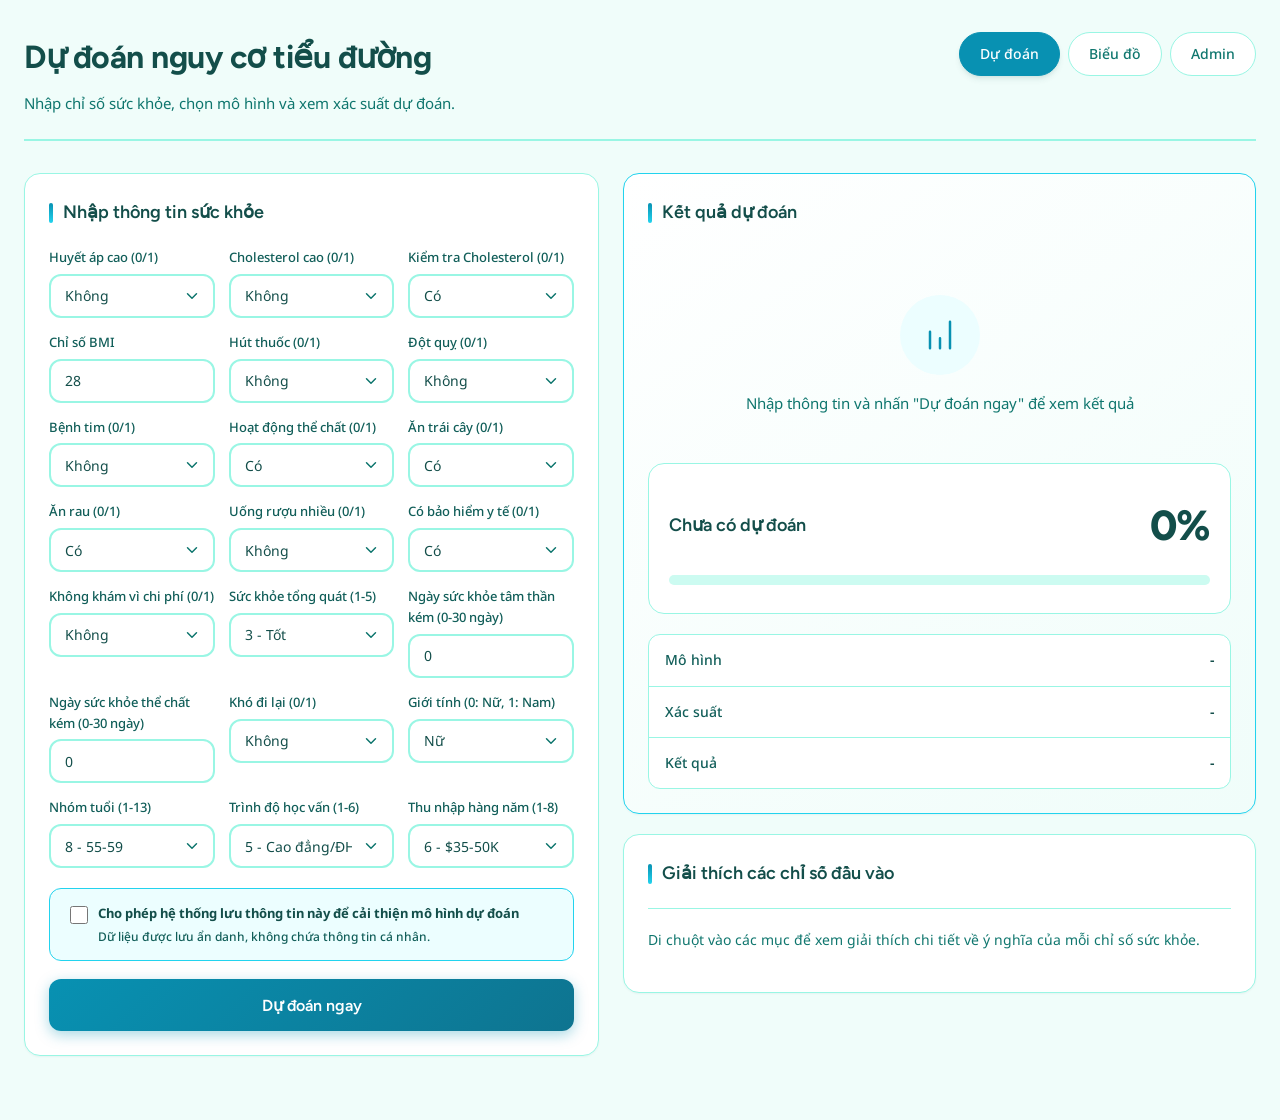
==== commit 731073e2: "Refactor project to use only XGBoost model. Updated README, frontend, and backend to remove referenc" ====
--- a/frontend/index.html
+++ b/frontend/index.html
@@ -26,14 +26,8 @@
             <h2>Nhập thông tin sức khỏe</h2>
           </div>
 
-          <label class="full-row">
-            Mô hình sử dụng
-            <select name="model" id="modelSelect">
-              <option value="xgboost">XGBoost</option>
-              <option value="random_forest">Rừng ngẫu nhiên</option>
-              <option value="logistic_regression">Hồi quy logistic</option>
-            </select>
-          </label>
+          <!-- Model selection hidden - always uses XGBoost -->
+          <input type="hidden" name="model" value="xgboost" />
 
           <div id="featureFields" class="feature-grid"></div>
 
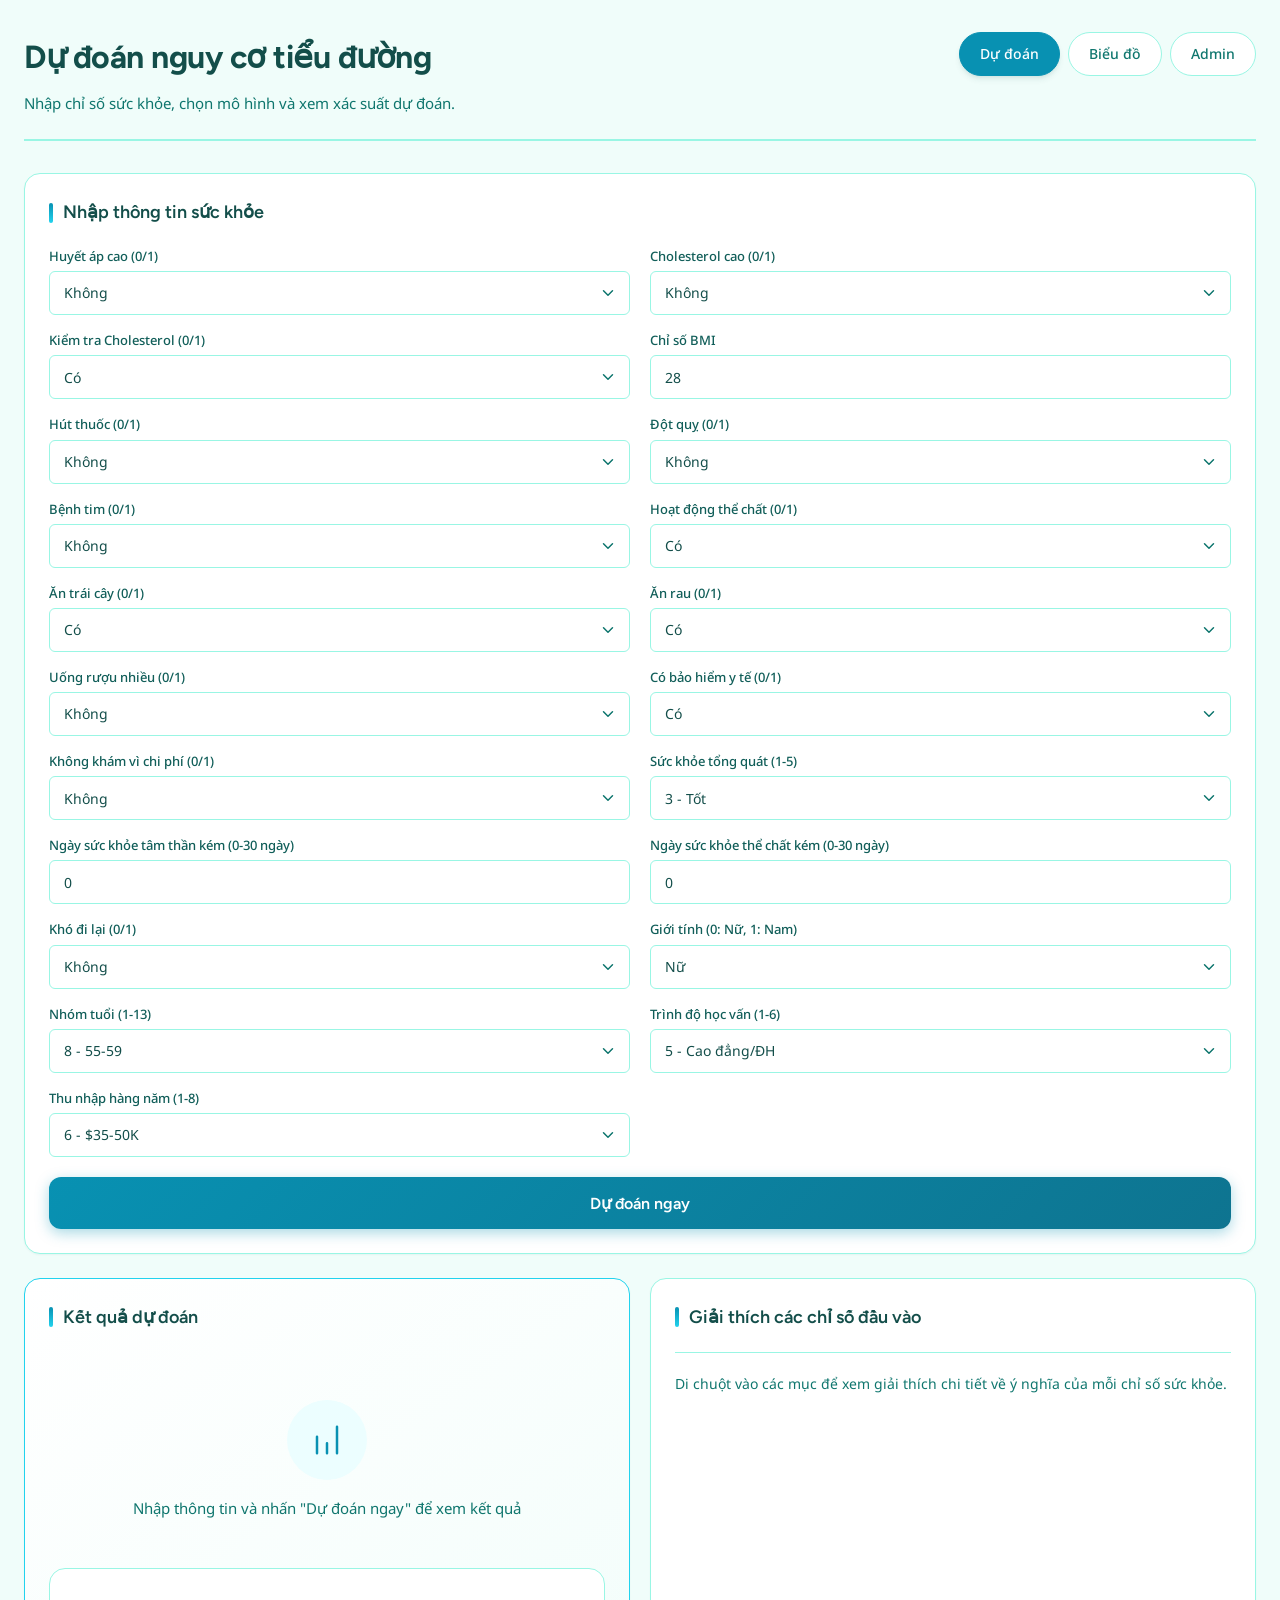
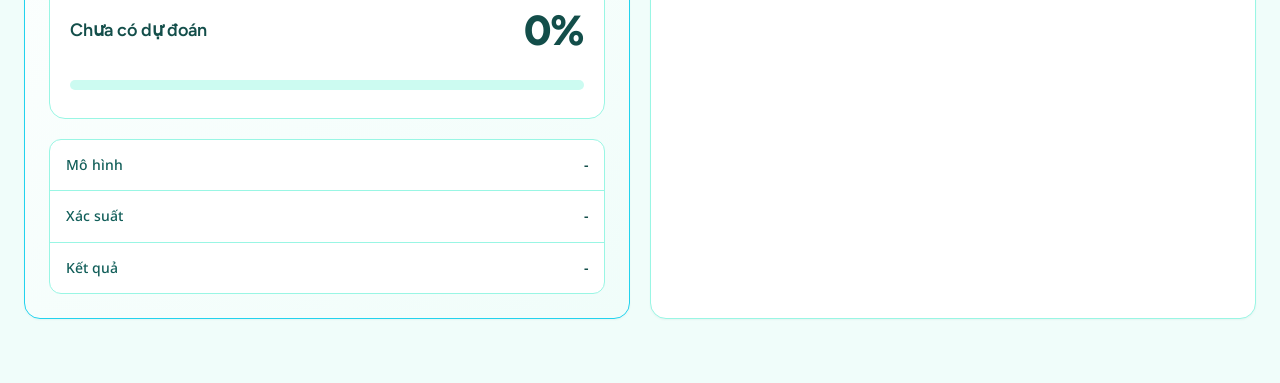
==== commit f161f66a: "Enhance backend and frontend functionality for data handling and user interface. Added static file s" ====
--- a/frontend/index.html
+++ b/frontend/index.html
@@ -30,14 +30,6 @@
           <input type="hidden" name="model" value="xgboost" />
 
           <div id="featureFields" class="feature-grid"></div>
-
-          <label class="consent-box">
-            <input type="checkbox" name="allow_save" />
-            <span>
-              <strong>Cho phép hệ thống lưu thông tin này để cải thiện mô hình dự đoán</strong>
-              <small>Dữ liệu được lưu ẩn danh, không chứa thông tin cá nhân.</small>
-            </span>
-          </label>
 
           <button type="submit" class="primary-button">Dự đoán ngay</button>
           <p id="formError" class="error-message" hidden></p>
--- a/frontend/styles.css
+++ b/frontend/styles.css
@@ -84,7 +84,7 @@
    ======================================== */
 
 .app-shell {
-  width: min(1400px, calc(100% - 48px));
+  width: min(1600px, calc(100% - 48px));
   margin: 0 auto;
   padding: 32px 0 64px;
 }
@@ -205,7 +205,7 @@
 
 .main-workspace {
   display: grid;
-  grid-template-columns: minmax(0, 1fr) minmax(400px, 1.1fr);
+  grid-template-columns: 1.4fr 1fr;
   gap: 24px;
   align-items: start;
 }
@@ -267,8 +267,8 @@
 
 .feature-grid {
   display: grid;
-  grid-template-columns: repeat(3, minmax(0, 1fr));
-  gap: 14px;
+  grid-template-columns: repeat(2, minmax(0, 1fr));
+  gap: 16px 20px;
   margin-bottom: 20px;
 }
 
@@ -283,20 +283,22 @@
   font-size: 13px;
   font-weight: 500;
   color: var(--muted-dark);
+  line-height: 1.4;
 }
 
 input,
 select {
   width: 100%;
   min-height: 44px;
-  padding: 0 14px;
-  border: 2px solid var(--border);
-  border-radius: var(--radius);
+  padding: 10px 14px;
+  border: 1.5px solid var(--border);
+  border-radius: var(--radius-sm);
   font-family: var(--font-body);
   font-size: 14px;
   background: var(--panel);
   color: var(--text);
   transition: var(--transition);
+  line-height: 1.4;
 }
 
 input:hover,
@@ -308,7 +310,7 @@
 select:focus {
   outline: none;
   border-color: var(--primary);
-  box-shadow: 0 0 0 4px rgba(8, 145, 178, 0.15);
+  box-shadow: 0 0 0 3px rgba(8, 145, 178, 0.12);
 }
 
 input::placeholder {
@@ -1566,10 +1568,206 @@
 }
 
 /* ========================================
+   Medical Analysis Panel
+   ======================================== */
+
+.medical-analysis {
+  margin-top: 20px;
+  margin-bottom: 20px;
+  border-radius: var(--radius-lg);
+  overflow: hidden;
+  border: 2px solid var(--border);
+}
+
+.medical-analysis-header {
+  display: flex;
+  align-items: center;
+  gap: 14px;
+  padding: 16px 20px;
+  background: var(--bg);
+  border-bottom: 1px solid var(--border);
+}
+
+.medical-analysis-header .icon-wrapper {
+  width: 44px;
+  height: 44px;
+  border-radius: 50%;
+  display: flex;
+  align-items: center;
+  justify-content: center;
+  flex-shrink: 0;
+}
+
+.medical-analysis-header .icon-wrapper svg {
+  width: 22px;
+  height: 22px;
+}
+
+.medical-analysis-header.success .icon-wrapper {
+  background: var(--success-bg);
+  color: var(--success);
+}
+
+.medical-analysis-header.success .icon-wrapper svg {
+  stroke: var(--success);
+}
+
+.medical-analysis-header.danger .icon-wrapper {
+  background: var(--danger-bg);
+  color: var(--danger);
+}
+
+.medical-analysis-header.danger .icon-wrapper svg {
+  stroke: var(--danger);
+}
+
+.medical-analysis-header.warning .icon-wrapper {
+  background: var(--warning-bg);
+  color: var(--warning);
+}
+
+.medical-analysis-header.warning .icon-wrapper svg {
+  stroke: var(--warning);
+}
+
+.medical-analysis-header.info .icon-wrapper {
+  background: var(--info-bg);
+  color: var(--info);
+}
+
+.medical-analysis-header.info .icon-wrapper svg {
+  stroke: var(--info);
+}
+
+.medical-analysis-header h3 {
+  margin: 0;
+  font-family: var(--font-heading);
+  font-size: 17px;
+  font-weight: 700;
+  color: var(--text);
+}
+
+.medical-analysis-header p {
+  margin: 4px 0 0;
+  font-size: 13px;
+  color: var(--muted-dark);
+}
+
+.medical-analysis-body {
+  padding: 20px;
+  background: var(--panel);
+}
+
+.analysis-section {
+  margin-bottom: 18px;
+}
+
+.analysis-section:last-child {
+  margin-bottom: 0;
+}
+
+.analysis-section-title {
+  display: flex;
+  align-items: center;
+  gap: 8px;
+  font-family: var(--font-heading);
+  font-size: 14px;
+  font-weight: 600;
+  color: var(--primary-dark);
+  margin-bottom: 10px;
+  text-transform: uppercase;
+  letter-spacing: 0.5px;
+}
+
+.analysis-section-title svg {
+  width: 16px;
+  height: 16px;
+  stroke: var(--primary);
+}
+
+.analysis-content {
+  padding: 14px 16px;
+  background: var(--bg);
+  border-radius: var(--radius);
+  border-left: 4px solid var(--border-dark);
+  font-size: 14px;
+  line-height: 1.6;
+  color: var(--text-secondary);
+}
+
+.analysis-content p {
+  margin: 0 0 8px;
+}
+
+.analysis-content p:last-child {
+  margin-bottom: 0;
+}
+
+.analysis-content strong {
+  color: var(--text);
+}
+
+.risk-content {
+  border-left-color: var(--danger);
+  background: var(--danger-bg);
+}
+
+.risk-content strong {
+  color: var(--danger);
+}
+
+.next-step-content {
+  border-left-color: var(--success);
+  background: var(--success-bg);
+}
+
+.next-step-content strong {
+  color: var(--success);
+}
+
+/* Metrics comparison badges in analysis */
+.metrics-badges {
+  display: flex;
+  flex-wrap: wrap;
+  gap: 8px;
+  margin-top: 10px;
+}
+
+.metric-badge {
+  display: inline-flex;
+  align-items: center;
+  gap: 6px;
+  padding: 6px 12px;
+  border-radius: var(--radius-full);
+  font-size: 13px;
+  font-weight: 600;
+  background: var(--bg);
+  border: 1px solid var(--border);
+  color: var(--text-secondary);
+}
+
+.metric-badge.improved {
+  background: var(--success-bg);
+  border-color: #BBF7D0;
+  color: var(--success-dark);
+}
+
+.metric-badge.declined {
+  background: var(--danger-bg);
+  border-color: #FECACA;
+  color: var(--danger);
+}
+
+.metric-badge .diff {
+  font-size: 12px;
+  opacity: 0.9;
+}
+
+/* ========================================
    Responsive Design
    ======================================== */
 
-@media (max-width: 1200px) {
+@media (max-width: 1400px) {
   .main-workspace {
     grid-template-columns: 1fr;
   }
@@ -1588,6 +1786,12 @@
   }
 }
 
+@media (max-width: 1100px) {
+  .results-column {
+    grid-template-columns: 1fr;
+  }
+}
+
 @media (max-width: 900px) {
   .admin-grid {
     grid-template-columns: 1fr;
@@ -1598,7 +1802,7 @@
   }
   
   .feature-grid {
-    grid-template-columns: repeat(2, 1fr);
+    grid-template-columns: 1fr;
   }
   
   .results-column {
